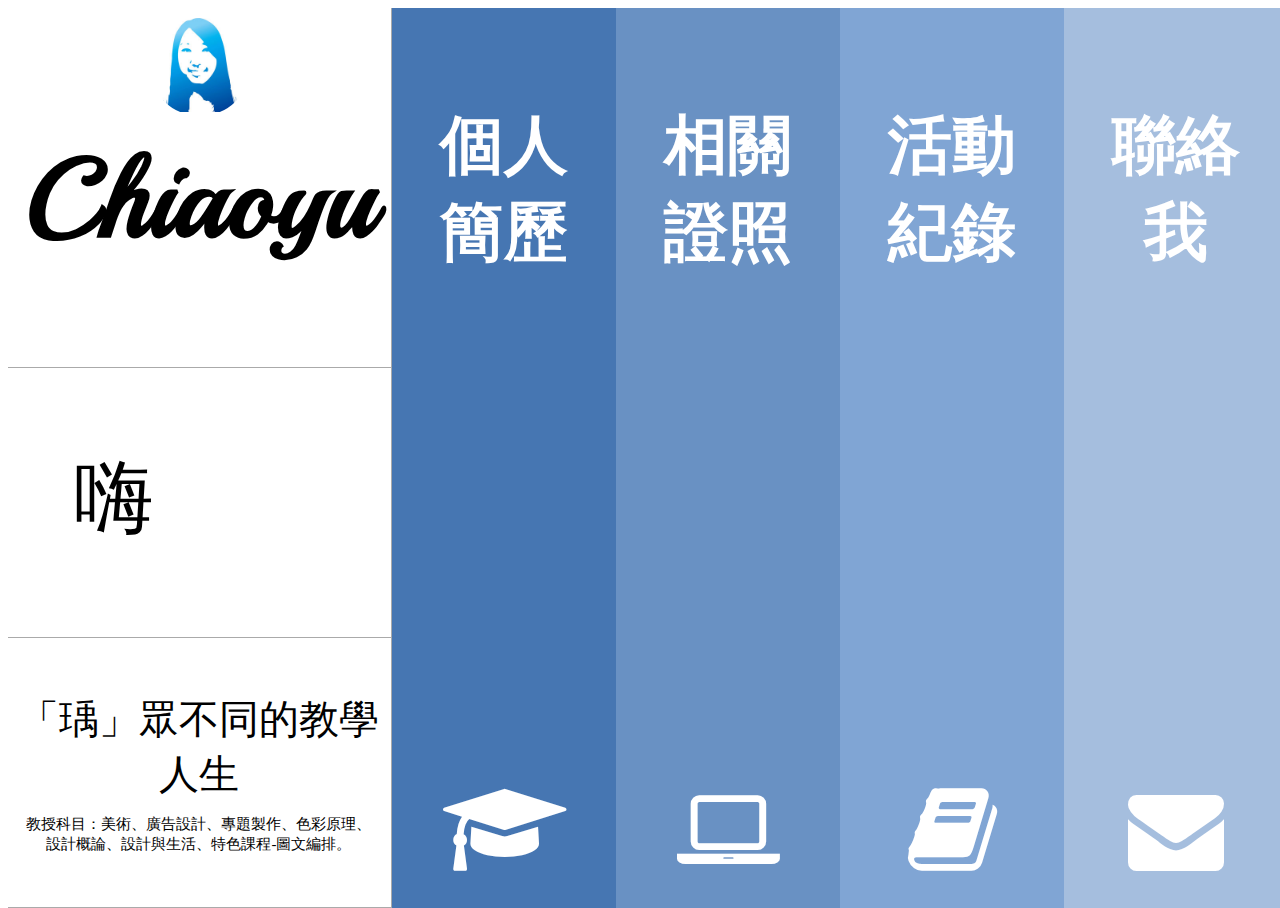
==== index.html @ 22aea5f7 "modify style" ====
<!DOCTYPE html>
<html lang="zh">
<head>
	<meta charset="UTF-8">
	<meta name="viewport" content="width=device-width,initial-scale=1.0,user-scalable=1">
	<title>I'm Lin Chiaoyu</title>
	<link href="assets/styles/reset.css" media="screen" rel="stylesheet" />
	<link href='//fonts.googleapis.com/css?family=Playball' rel='stylesheet' type='text/css'>
	<link href="//maxcdn.bootstrapcdn.com/font-awesome/4.3.0/css/font-awesome.min.css" rel="stylesheet">
	<link href="assets/styles/index.css" rel="stylesheet">
	<link href="assets/styles/rwd.css" rel="stylesheet" />
	<link href="assets/styles/chiaoyu.css" rel="stylesheet">
	<script src="https://ajax.googleapis.com/ajax/libs/jquery/1.11.2/jquery.min.js"></script>
	<script type="text/javascript" src="https://maps.google.com/maps/api/js?v=3&sensor=false"></script>
	<script src="assets/javascript/index.js"></script>

    <meta name="description" content="這是有關我的個人網路履歷表！歡迎來參觀選購。多謝。感恩。"/>
    <meta name="keywords" content="Lin Chiaoyu, Teacher, Designer">
    <meta property="og:title" content="I'm Lin Chiaoyu"/>
		<meta property="og:type" content="website"/>
    <meta property="og:url" content="https://qazwsx9006.github.io/chiaoyu"/>
    <meta property="og:image:type" content="image/jpeg" />
		<meta property="og:image:width" content="400" />
		<meta property="og:image:height" content="300" />
    <!-- <meta property="og:image" content="https://qazwsx9006.github.io/assets/images/for_fb.jpg"/>
    <meta property="og:image" content="https://qazwsx9006.github.io/assets/images/tmy_big.jpg"/> -->
    <meta property="og:description" content="這是有關我的個人網路履歷表！歡迎來參觀選購。多謝。感恩。"/>
    <meta property="og:site_name" content="I'm Lin Chiaoyu"/>
    <link rel="canonical" href="https://qazwsx9006.github.io/chiaoyu"/>

</head>
<body>
	<div class="my_info">
		<section class="info">
			<div class="avatar">
				<img src="assets/images/chiao_yu_a.jpg" style="width:100px;" alt="">
			</div>
			<h2>Chiaoyu</h2>
			<ul class="tech">
				<li>Teacher</li>
				<li>Desiginer</li>
			</ul>
		</section>
		<section class="say_something">
			<div>
				<span class="hi">嗨</span>
				<span class="msg say" data-msg="你好，我是喬瑀。喜歡畫畫、設計、欣賞美的事物。興趣是閱讀、騎單車、志工服務以及手工藝。" data-speed="100">
				</span>
			</div>
		</section>
		<section class="social">
			<div class="box">
				<span class="left_name">「瑀」眾不同的教學人生</span><br/>
				<span class="msg msg-class">教授科目：美術、廣告設計、專題製作、色彩原理、設計概論、設計與生活、特色課程-圖文編排。</span>
			</div>
		</section>
	</div>
	<div class="profile">
		<section class="content resume">
			<h3>個人簡歷</h3>
			<label class="close" for="resume_close"></label>
			<div></div>
			<ul class="menu">
				<li class="active">經歷</li>
				<li>技能</li>
			</ul>
			<div class="timeLineBox">
				<ul class="timeLine life back">
					<li class="top_pic"><i class="fa fa-university"></i></li>
					<li>
						<h4 data-msg="2003 ~ 2008"><!-- 學歷 - 台北市立松山高商 --></h4>
						<p>
							台北市立松山高商<br/>
							室內設計科
						</p>
					</li>

					<li>
						<h4 data-msg="2008 ~ 2013"><!-- 學歷 - 臺灣師範大學 --></h4>
						<p>
							臺灣師範大學<br/>
							圖文傳播學系
						</p>
					</li>

					<li>
						<h4 data-msg="2010"><!-- 企業實習 - 中央印刷廠 --></h4>
						<p>
							中央印製廠<br/>
							暑期實習
						</p>
					</li>

					<li>
						<h4 data-msg="2012"><!-- 企業實習 - 艾瑪思科技有限公司 --></h4>
						<p>
							艾瑪思印刷公司<br/>
							業務助理半年
						</p>
					</li>

					<li>
						<h4 data-msg="2014.8 ~ 2015.7"><!-- 教學經歷 - 台北市立松山高商 --></h4>
						<p>
							代理教師兼任導師<br/>
							導師班級為<br/>
							廣告設計科
							<!-- 教授科目：美術、廣告設計、設計概論、設計與生活。 -->
						</p>
					</li>

					<li>
						<h4 data-msg="2015.8 ~ 2016.7"><!-- 教學經歷 - 台北市立松山高商 --></h4>
						<p>
							代理專任教師。
							<!-- 教授科目：美術、專題製作、色彩原理、設計概論、設計與生活、特色課程-圖文編排。 -->
						</p>
					</li>

					<li>
						<h4 data-msg="continue"><!-- 未來 - future --></h4>
						<p>
							持續精進創作、學習中！<br/>
							Go!Fight!Win!
						</p>
					</li>
				</ul>
				<ul class="timeLine skillTree" data-show="false">
					<li class="top_pic"><i class="fa fa-diamond"></i></li>
					<li>
						<h4>影像合成處理</h4>
						<div class="circle" data-ratio="100">
							<span>
								<img src="./assets/images/ps_icon.jpg" alt="">
								<div class="rightbox">
									<div class="right">
										<div class="circleLine" style="border-color: #85b6e2;"></div>
									</div>
								</div>
								<div class="leftbox">
									<div class="left">
										<div class="circleLine" style="border-color: #85b6e2;"></div>
									</div>
								</div>
							</span>
						</div>
					</li>
					<li>
						<h4>平面排版製作</h4>
						<div class="circle" data-ratio="100">
							<span>
								<img src="./assets/images/id_icon.jpg" alt="">
								<div class="rightbox">
									<div class="right">
										<div class="circleLine" style="border-color: #e4459d;"></div>
									</div>
								</div>
								<div class="leftbox">
									<div class="left">
										<div class="circleLine" style="border-color: #e4459d;"></div>
									</div>
								</div>
							</span>
						</div>
					</li>
					<li>
						<h4>平面繪圖操作</h4>
						<div class="circle" data-ratio="100">
							<span>
								<img src="./assets/images/ai_icon.jpg" alt="">
								<div class="rightbox">
									<div class="right">
										<div class="circleLine" style="border-color: #fcb035;"></div>
									</div>
								</div>
								<div class="leftbox">
									<div class="left">
										<div class="circleLine" style="border-color: #fcb035;"></div>
									</div>
								</div>
							</span>
						</div>
					</li>
					<li>
						<h4>向量動畫製作</h4>
						<div class="circle" data-ratio="100">
							<span>
								<img src="./assets/images/fl_icon.jpg" alt="">
								<div class="rightbox">
									<div class="right">
										<div class="circleLine" style="border-color: #d61b18;"></div>
									</div>
								</div>
								<div class="leftbox">
									<div class="left">
										<div class="circleLine" style="border-color: #d61b18;"></div>
									</div>
								</div>
							</span>
						</div>
					</li>
					<li>
						<h4>網頁設計製作</h4>
						<div class="circle" data-ratio="100">
							<span>
								<img src="./assets/images/dw_icon.jpg" alt="">
								<div class="rightbox">
									<div class="right">
										<div class="circleLine" style="border-color: #8aed01;"></div>
									</div>
								</div>
								<div class="leftbox">
									<div class="left">
										<div class="circleLine" style="border-color: #8aed01;"></div>
									</div>
								</div>
							</span>
						</div>
					</li>
					<li>
						<h4>製圖繪圖軟體</h4>
						<div class="circle" data-ratio="100">
							<span>
								<img src="./assets/images/cad_icon.jpg" alt="">
								<div class="rightbox">
									<div class="right">
										<div class="circleLine" style="border-color: #d20402;"></div>
									</div>
								</div>
								<div class="leftbox">
									<div class="left">
										<div class="circleLine" style="border-color: #d20402;"></div>
									</div>
								</div>
							</span>
						</div>
					</li>
				</ul>
			</div>
		</section>
		<section class="content portfolio">
			<h3>相關證照</h3>
			<label class="close" for="resume_close"></label>
			<div></div>
			<ul class="filter">
				<li data-filter="all" class="active">全部</li>
				<li data-filter="web" class="webBtn">教師證書</li>
				<li data-filter="pic" class="picBtn">專業證照</li>
				<li data-filter="video" class="videoBtn">參展作品</li>
			</ul>
			<ul class="works">
				<li class="web">
					<div class="part2">
						<div class="photo">
							<a href="javascript:;">
								<img src="assets/images/web1.jpg" alt="">
							</a>
						</div>
						<h5>台中 本日製作社/只本屋</h5>
						<a href="web_avata.html" target="_blank" class="readMore">瞭解更多</a>
					</div>
				</li>

				<li class="pic">
					<div class="part2">
						<div class="photo">
							<a href="javascript:;">
								<img src="assets/images/maya4.jpg" alt="">
							</a>
						</div>
						<h5>高級中等學校 設計群 - 圖文傳播科</h5>
						<a href="assets/images/maya4.jpg" target="_blank" class="readMore">觀看大圖</a>
					</div>
				</li>

			</ul>
		</section>
		<section class="content share">
			<h3>活動紀錄</h3>
			<label class="close" for="resume_close"></label>
			<div></div>
			<p class="description">指導獲獎&行政活動紀錄。</p>
			<ul class="article">
				<li>
					<span></span>
					<a href="git_partA.html" target="_blank">
						<div class="photo">
							<img src="assets/images/git/git_a_0.png" alt="">
						</div>
						<h5>臺北市 103 學年度 中小學 班級網頁應用競賽</h5>
						<!-- <span>2015-01-31</span> -->
					</a>
				</li>
			</ul>
		</section>
		<section class="content contact">
			<h3>聯絡我</h3>
			<label class="close" for="resume_close"></label>
			<div></div>
			<ul>
				<li class="part1">
					<h5>我在臺北</h5>
					<div id="map-canvas"></div>
				</li>
				<li class="part2">
					<h5>聯絡我</h5>
					<div class="form">
						<input id="subject" type="text" placeholder="主旨">
						<input id="name" type="text" placeholder="姓名">
						<input id="email" type="text" placeholder="電子信箱">
						<textarea id="message" rows="10" placeholder="想說什麼？"></textarea>
						<input type="submit" class="submit" value="送出" id="submit">
					</div>
				</li>
			</ul>
		</section>
		<section id="flags">
			<div class="flag">
				<h3 data-eng="Resume">個人簡歷</h3>
				<i class="fa fa-graduation-cap"></i>
			</div>
			<div class="flag">
				<h3 data-eng="Portfolio">相關證照</h3>
				<i class="fa fa-laptop"></i>
			</div>
			<div class="flag">
				<h3 data-eng="Blog">活動紀錄</h3>
				<i class="fa fa-book"></i>
			</div>
			<div class="flag">
				<h3 data-eng="Contact">聯絡我</h3>
				<i class="fa fa-envelope"></i>
			</div>
		</section>
	</div>
	<script>
	$(function(){
		sayMsg();indexSlide();portfolio();rwd_index();mail_check();skillCircle();resumeRotate();
	})
	</script>
	<style>
	.circle img{
		position: absolute;
		top: 0;
		left: 0;
		width: 100%;
		height: 100%;
		border-radius: 50%;
	}
	.left_name{
		font-size: 2.5em;
	}
	</style>
</body>
</html>
---- assets/styles/index.css ----
html,body{
		width: 100%;
		height: 100%;
	}
	input.hidden{
		display: none;
	}
	.my_info{
		width: 30%;
		height: 100%;
		float: left;
		overflow-y:auto;
		overflow-x:hidden;
		position: relative;
		background: #fff;
	}
	.my_info section{
		height:30%;
		text-align: center;
		min-height: 200px;
		position: relative;
		border: 1px solid #aaa;
		border-width: 0 1px 1px 0;
		-webkit-box-sizing: border-box;
		-moz-box-sizing: border-box;
		-ms-box-sizing: border-box;
		-o-box-sizing: border-box;
		box-sizing: border-box;
	}
	.my_info section:first-child{
		height: 40%;
		min-height: 260px;
	}
	.my_info section:last-child{
		height:30%;
		min-height: 100px;
	}
	.my_info .avatar{
		display: inline-block;
		border-radius: 50%;
		overflow: hidden;
		margin-top: 10px;
		/*box-shadow: 0 0 5px rgba(200,200,200,.8);*/
	}
	.my_info h2{
		margin-top: 10px;
		font-size: 7rem;
		font-family: 'Playball', cursive;
	}
	.my_info .tech{
		margin-top: 15px;
		position: relative;
		font-size: 2rem;
	}
	.my_info .tech li{
		position: absolute;
		top: 0;
		left: 0;
		width: 100%;
		opacity: 0;
		-webkit-animation: Fade 12s linear infinite;
	}
	.my_info .tech li:nth-child(1){
		 -webkit-animation-delay: .5s
	}
	.my_info .tech li:nth-child(2){
		 -webkit-animation-delay: 4.5s
	}
	.my_info .tech li:nth-child(3){
		 -webkit-animation-delay: 8.5s
	}

	.my_info .say_something:before{
		content: '';
		display: inline-block;
		width: 0;
		margin-left: -5px;
		height: 100%;
		background: #000;
		vertical-align: middle;
	}
	.say_something div{
		display: inline-block;
		width: 80%;
		max-width: 250px;
		vertical-align: middle;
	}
	.my_info .hi{
		float: left;
		font-size: 5rem;
		margin:-8px 7px 0 0;
	}
	.my_info .msg{
		font-size: 15px;
		line-height: 20px;
	}

	.social:before{
		content: '';
		display: inline-block;
		width: 0;
		margin-left: -5px;
		height: 100%;
		background: #000;
		vertical-align: middle;
	}
	.social .box{
		display: inline-block;
		width: 95%;
	}
	.social a{
		margin-right: 5px;
		display: inline-block;
		vertical-align: middle;
		color: #fff;
		width: 40px;
		height: 40px;
		line-height: 40px;
		border-radius: 50%;
		font-size: 30px;
		text-decoration: none;
	}
	.fb-like{
		display: inline-block;
		vertical-align: bottom;
		overflow: hidden;
	}
	.social .fb_a{
		background: #4676b2;
	}
	.social .fb_a:hover{
		background: #719ac6;
	}
	.social .gh_a{
		background: #8594a5;
	}
	.social .gh_a:hover{
		background: #b5bfc6;
	}
	.social .google_a{
		background: #d8481d;
	}
	.social .google_a:hover{
		background: #d87b56;
	}

	@-webkit-keyframes Fade {
	  0% { opacity:0;}
	  5% {opacity:1;}
	  25% {opacity: 1;}
	  32% {opacity: 0;}
	  100% {opacity:0;}
	}

	.profile{
		width: 70%;
		height: 100%;
		float: left;
		position: relative;
	}
	.profile section{
		width: 100%;
		height: 100%;
		position: absolute;
		top: 0;
		left: 0;
		overflow-x:hidden;
		overflow-y:auto;
	}
	.profile .flag{
		height: 100%;
		width: 25%;
		float: left;
		cursor: pointer;
		background: #4676b2;
		position: relative;
	}
	.profile .flag:nth-child(2){
		background: #6991c3;
	}
	.profile .flag:nth-child(3){
		background: #80a5d4;
	}
	.profile .flag:nth-child(4){
		background: #a5bede;
	}
	.profile .content{
		padding: 10px;
		-webkit-box-sizing: border-box;
		-moz-box-sizing: border-box;
		-ms-box-sizing: border-box;
		-o-box-sizing: border-box;
		box-sizing: border-box;
		position: absolute;
		top: 0;
		left: -110%;
		z-index: -1;
		opacity: 0;
		transition: left .5s, opacity .5s;
	}
	.profile .content.show{
		left: 0;
		opacity: 1;
		z-index: 0;
		transition: left .5s, opacity .5s, z-index .1s .5s ;
	}
	.profile h3{
		text-align: center;
		color: #fff;
		font-size: 4rem;
		padding: 30px;
	}
	.profile .content h3{
		color: #fff;
		display: inline-block;
		background: #7a4b36;
		border-radius: 5px;
		font-size: 3rem;
		padding: 20px 10px;
		position: relative;
		overflow: hidden;
	}
	.profile .content h3:after{
		content: '';
		background: #492d20;
		margin-top: 0;
		opacity: 1;
		height: 5px;
		position: absolute;
		left: 0;
		bottom: 0;
	}
	.profile .content .close{
		width: 60px;
		height: 60px;
		display: inline-block;
		position: absolute;
		top: 15px;
		right: 15px;
		text-align: center;
		cursor: pointer;
	}
	.profile .content .close:after,.profile .content .close:before{
		content: '';
		display: inline-block;
		height: 100%;
		width: 2px;
		background: #000;
		-ms-transform: rotate(0deg);
		-webkit-transform: rotate(0deg);
		-moz-transform: rotate(0deg);
		-o-transform: rotate(0deg);
		transform: rotate(0deg);
		transition: .3s ;
	}
	.profile .content .close.open:before{
		-ms-transform: rotate(135deg);
		-webkit-transform: rotate(135deg);
		-moz-transform: rotate(135deg);
		-o-transform: rotate(135deg);
		transform: rotate(135deg);
	}
	.profile .content .close.open:after{
		-ms-transform: rotate(-135deg);
		-webkit-transform: rotate(-135deg);
		-moz-transform: rotate(-135deg);
		-o-transform: rotate(-135deg);
		transform: rotate(-135deg);
	}




	.resume .menu{
		text-align: center;
		padding: 10px 10px 0 10px;
		background: #d8cdbb;
		margin-bottom: 10px;
	}
	.resume .menu li:hover,.resume .menu .active{
		background: #e64a3b;
	}
	.resume .menu li{
		display: inline-block;
		font-size: 2rem;
		background: rgba(39, 36, 37, 0.3);
		padding: 8px 10px;
		border-radius: 5px;
		margin-right: 10px;
		margin-bottom: 10px;
		cursor: pointer;
		color: #fff;
		transition:.3s;
		position: relative;
	}
	.resume .menu li:first-child:before{
		content: "{";
		display: inline-block;
		color: #3f3f3f;
		position: absolute;
		top: 0;
		right: 120%;
		font-size: 4rem;
	}
	.resume .menu li:last-child:after{
		content: "}";
		display: inline-block;
		color: #3f3f3f;
		position: absolute;
		top: 0;
		left: 120%;
		font-size: 4rem;
	}
	.profile .timeLineBox{
		position: relative;
	}
	.profile .timeLine{
		width: 100%;
		margin: 0 auto;
		position: absolute;
		left: 0;
		top: 0;
		/*display: none;*/
		transition:.3s;
	    -webkit-perspective: 1500px;
	    -moz-perspective: 1500px;
	    -ms-perspective: 1500px;
	    -o-perspective: 1500px;
	    perspective: 1500px;
	}
	.profile .timeLine.skillTree{
		-webkit-transform: rotateY(90deg);
		-moz-transform: rotateY(90deg);
		-ms-transform: rotateY(90deg);
		-o-transform: rotateY(90deg);
		transform: rotateY(90deg);
	}
	.profile .timeLine.life{
		-webkit-transform: rotateY(0deg);
		-moz-transform: rotateY(0deg);
		-ms-transform: rotateY(0deg);
		-o-transform: rotateY(0deg);
		transform: rotateY(0deg);
	}
	.profile .timeLine.skillTree.rotateY{
		-webkit-transform: rotateY(0deg);
		-moz-transform: rotateY(0deg);
		-ms-transform: rotateY(0deg);
		-o-transform: rotateY(0deg);
		transform: rotateY(0deg);
	}
	.profile .timeLine.life.rotateY{
		-webkit-transform: rotateY(-90deg);
		-moz-transform: rotateY(-90deg);
		-ms-transform: rotateY(-90deg);
		-o-transform: rotateY(-90deg);
		transform: rotateY(-90deg);
	}
	.profile .timeLine:before{
		content: '';
		display: block;
		position: absolute;
		width: 10px;
		margin-left: -5px;
		height: 100%;
		background: #333;
		top: 70px;
		left: 50%;
	}
	.timeLine .top_pic{
		width: 60px;
		height: 60px;
		border-radius: 50%;
		background: #fff;
		border: 5px solid #333;
		text-align: center;
		color: #333;
		line-height: 60px;
		font-size: 25px;
		/*margin-left: -30px;*/
		margin: 0 auto;
		box-shadow: inset 0 0 0 5px #fff,inset 0 0 0 8px #333;
		cursor: pointer;
		transition:.3s;
	}
	.timeLine .top_pic:hover{
		border-color: #a25525;
		box-shadow: inset 0 0 0 5px #fff,inset 0 0 0 8px #e3a86b;
	}
	.timeLine li:nth-child(n+2){
		width: 43%;
		margin-top: 30px;
		margin-left: 4%;
		padding: 10px;
		-webkit-box-sizing: border-box;
		-moz-box-sizing: border-box;
		-ms-box-sizing: border-box;
		-o-box-sizing: border-box;
		box-sizing: border-box;
	}
	.timeLine li:nth-child(n+2):before{
		content: '';
		display: inline-block;
		width: 30px;
		height: 30px;
		background: #333;
		border-radius: 50%;
		position: absolute;
		left: 50%;
		margin-left: -15px;
		box-shadow: inset 0 0 0 5px #333,inset 0 0 0 10px #fff;
		transition:.3s;
		cursor: pointer;
	}
	.timeLine li:nth-child(n+2):hover:before{
		background: #bf5628;
		box-shadow: inset 0 0 0 5px #bf5628,inset 0 0 0 10px #fff;
		-ms-transform: scale(1.3);
		-webkit-transform: scale(1.3);
		-moz-transform: scale(1.3);
		-o-transform: scale(1.3);
		transform: scale(1.3);
	}
	.timeLine li:nth-child(2n+2) h4{
		margin-left: 47%;
		/*width: 60%;*/
		position: absolute;
		font-size: 3rem;
		margin-top: -10px;
		cursor: default;
	}
	.timeLine li:nth-child(2n+2) h4:after{
		content: attr(data-msg);
		position: absolute;
		left: 0;
		top: 110%;
		font-size: 2rem;
		color: #666;
	}
	.timeLine li:nth-child(2n+2) p{
		text-align: right;
		font-size: 16px;
		line-height: 20px;
		background: #9abfa6;
		padding: 10px;
		border-radius: 10px;
		font-weight: 900;
		color: #333;
		position: relative;
		cursor: default;
	}
	.timeLine li:nth-child(2n+2) p:before{
		content: '';
		display: inline-block;
		width: 0;
		height: 0;
		position: absolute;
		left: 100%;
		border:15px solid #9abfa6;
		border-width: 5px 0 25px 20px ;
		border-color: transparent transparent transparent #9abfa6;
	}

	.timeLine li:nth-child(2n+3){
		margin-left: 53%;
	}
	.timeLine li:nth-child(2n+3) h4{
		width: 47%;
		position: absolute;
		font-size: 3rem;
		margin-top: -10px;
		left: 0;
		text-align: right;
		cursor: default;
	}
	.timeLine li:nth-child(2n+3) h4:after{
		content: attr(data-msg);
		position: absolute;
		right: 0;
		top: 110%;
		font-size: 2rem;
		color: #666;
	}
	.timeLine li:nth-child(2n+3) p{
		background: #9abfa6;
		padding: 10px;
		border-radius: 10px;
		font-size: 16px;
		line-height: 20px;
		font-weight: 900;
		color: #333;
		position: relative;
		cursor: default;
	}
	.timeLine li:nth-child(2n+3) p:before{
		content: '';
		display: inline-block;
		width: 0;
		height: 0;
		position: absolute;
		right: 100%;
		border:15px solid #9abfa6;
		border-width: 5px 20px 25px 0;
		border-color: transparent #9abfa6 transparent transparent;
	}
	.skillTree .top_pic{
		margin-bottom: 70px;
	}
	.skillTree li:nth-child(2n+2) h4{
		margin-left: 47%;
		position: absolute;
		font-size: 4rem;
		margin-top: 0px;
	}
	.skillTree li:nth-child(2n+3) h4{
		font-size: 4rem;
	}
	.skillTree li:nth-child(2n+2) .circle{
		text-align: right;
	}
	.skillTree li:nth-child(n+2) .circle > span{
		display: inline-block;
		background: #36211c;
		width: 45%;
		padding-top:45%;
		border-radius: 50%;
		position: relative;
		-webkit-transform: translateY(-50%);
		-moz-transform: translateY(-50%);
		-ms-transform: translateY(-50%);
		-o-transform: translateY(-50%);
		transform: translateY(-50%);
		box-shadow: inset 0 0 0 8px #cbb2a8;
	}
	.skillTree li:nth-child(n+2) .circle span div{
		position: absolute;
		width: 50%;
		height: 100%;
		left: 0;
		top: 0;
		overflow: hidden;
	}
	.skillTree li:nth-child(2n+2) .circle span div div{

	}
	.skillTree li:nth-child(n+2) .circle span div.rightbox{
		left: 50%;
	}
	.skillTree li:nth-child(n+2) .circle span div div{
		width: 100%;
	    -ms-transform-origin: 0% 50%;
	    -webkit-transform-origin: 0% 50%;
	    -moz-transform-origin: 0% 50%;
	    -o-transform-origin: 0% 50%;
	    transform-origin: 0% 50%;
	    transition:2s linear;
	}
	.skillTree li:nth-child(n+2) .circle span div div.right{
	    -webkit-transform: rotate(-180deg);
	    -moz-transform: rotate(-180deg);
	    -ms-transform: rotate(-180deg);
	    -o-transform: rotate(-180deg);
	    transform: rotate(-180deg);
	}
	.skillTree li:nth-child(n+2) .circle span div div.left{
	    -ms-transform-origin: 100% 50%;
	    -webkit-transform-origin: 100% 50%;
	    -moz-transform-origin: 100% 50%;
	    -o-transform-origin: 100% 50%;
	    transform-origin: 100% 50%;
	    -webkit-transform: rotate(-180deg);
	    -moz-transform: rotate(-180deg);
	    -ms-transform: rotate(-180deg);
	    -o-transform: rotate(-180deg);
	    transform: rotate(-180deg);
	}
	.skillTree li:nth-child(n+2) .circle span div .circleLine{
		width: 200%;
		border:10px solid #e7573d;
		border-radius: 50%;
		-webkit-box-sizing: border-box;
		-moz-box-sizing: border-box;
		-ms-box-sizing: border-box;
		-o-box-sizing: border-box;
		box-sizing: border-box;
		position: absolute;
	}
	.skillTree li:nth-child(n+2) .circle span div.right .circleLine{
		left: -100%;
	}
	.skillTree li:nth-child(n+2) .circle span span{
		position: absolute;
		left: 50%;
		top: 50%;
		-webkit-transform:translate(-50%,-50%);
		-moz-transform:translate(-50%,-50%);
		-ms-transform:translate(-50%,-50%);
		-o-transform:translate(-50%,-50%);
		transform:translate(-50%,-50%);
		color: #fff;
		font-size: 2rem;
	}

	.portfolio .filter{
		text-align: center;
		padding: 10px 10px 0 10px;
		background: #d8cdbb;
	}
	.portfolio .filter li:hover,.portfolio .filter .active{
		background: #e64a3b;
	}
	.portfolio .filter li.picBtn:hover,.portfolio .filter .picBtn.active{
		background: #e6a382;
	}
	.portfolio .filter li.videoBtn:hover,.portfolio .filter .videoBtn.active{
		background: #91ccca;
	}
	.portfolio .filter li.webBtn:hover,.portfolio .filter .webBtn.active{
		background: #86e67d;
	}
	.portfolio .filter li{
		display: inline-block;
		font-size: 2rem;
		background: rgba(39, 36, 37, 0.3);
		padding: 8px 10px;
		border-radius: 5px;
		margin-right: 10px;
		margin-bottom: 10px;
		cursor: pointer;
		color: #fff;
		transition:.3s;
		position: relative;
	}
	.portfolio .filter li:first-child:before{
		content: "{";
		display: inline-block;
		color: #3f3f3f;
		position: absolute;
		top: 0;
		right: 120%;
		font-size: 4rem;
	}
	.portfolio .filter li:last-child:after{
		content: "}";
		display: inline-block;
		color: #3f3f3f;
		position: absolute;
		top: 0;
		left: 120%;
		font-size: 4rem;
	}
	.works{
		padding: 20px;
		/*text-align: justify;*/
	}
	/*.works:after {width: 100%; display: inline-block; content: "."; visibility: hidden}*/
	.works li{
		width: 250px;
		height: 300px;
		margin-bottom: 20px;
		display: inline-block;
		position: relative;
		cursor: pointer;
		overflow: hidden;
		transition:.3s;
		margin-right: 2%;
	}
	.works div{
		position: absolute;
		width: 100%;
		height: 100%;
		top: 0;
		left: 0;
	}
	.works .part2{
		text-align: center;
	}
	.works .part2 .photo{
		width: 100%;
		height: 0;
		padding-top: 100%;
		border-radius: 50%;
		/*border:5px solid #333;*/
		position: relative;
		/*background: #e64a3b;*/
		background: #e6d9d4;
		z-index: -1;
		transition:.3s;
		box-shadow:inset 0 0 0 5px #333;
	}
	.works .part2 .photo a{
		display: inline-block;
		position: absolute;
		top: 50%;
		left: 50%;
		border-radius: 50%;
		overflow: hidden;

		width: 85%;
		padding-top: 85%;
		border:3px solid #1f2a2c;
		margin-left: -109px;
		margin-top: -109px;
	}
	.works .part2 .photo a img{
		width: 100%;
		position: absolute;
		left: 0;
		top: 0;
	}
	.works .part2 h5{
		display: inline-block;
		color: #fff;
		width: 85%;
		padding: 10px 10px;
		margin-top: -100px;
		font-size: 2rem;
		font-weight: 900;
		background: #86ade6;
		border-radius: 10px 50% 10px 50% / 10px 90% 10px 90%;
		box-shadow: 6px 6px 8px #666;
		transition:.3s;
	}
	.works .part2 .readMore{
		display: inline-block;
		background: #c15e4c;
		color: #fff;
		text-decoration: none;
		padding: 5px;
		width: 60%;
		font-size: 2rem;
		margin-top: -8px;
		border-radius: 50% 10px 50% 10px / 90% 10px 90% 10px;
		opacity: 0;
		visibility: hidden;
  		transition:visibility 0s linear 0.5s,opacity 0.5s linear,background 0.5s linear,color 0.5s linear,border-radius 0.2s linear;
	}
	.works .part2 .readMore:hover{
		background: #c1a585;
		border-radius: 10px 50% 10px 50% / 10px 90% 10px 90%;
	}
	.works li:hover .readMore{
		opacity: 1;
		visibility: visible;
		transition-delay:0s;
	}
	.works li.pic:hover .part2 .photo{
		background: #e6916c;
	}
	.works li.video:hover .part2 .photo{
		background: #bbe6e2;
	}
	.works li.web:hover .part2 .photo{
		background: #bfe695;
	}
	.works li:hover .part2 h5{
		border-radius: 50% 10px 50% 10px / 90% 10px 90% 10px;
	}
	.works li.hide{
		-ms-transform: scale(0);
		-webkit-transform: scale(0);
		-moz-transform: scale(0);
		-o-transform: scale(0);
		transform: scale(0);
	}
	.works li.hide.none{
		width: 0;
		margin-bottom: 0;
		margin-right: 0;
	}


	.flag:hover h3,.flag:hover .fa{
		text-shadow:0 0 3px #fff;
	}
	.profile h3:after{
		display: block;
		content:attr(data-eng);
		color: #fff;
		font-size: 2rem;
		width: 100%;
		margin-top: -20px;
		opacity: 0;
		transition:.3s;
	}
	.flag:hover h3:after{
		text-shadow:0 0 3px #fff;
		margin-top: 10px;
		opacity: 1;
	}
	.flag .fa{
		position: absolute;
		width: 100%;
		bottom: 30px;
		text-align: center;
		font-size: 6rem;
		color: #fff;
	}
	.share .article{
		margin-top: 10px;
	}
	.share .article li{
		width: 30%;
		float: left;
		background:rgba(200,200,200,.3);
		border-radius: 5px;
		padding: 5px;
		-webkit-box-sizing: border-box;
		-moz-box-sizing: border-box;
		-ms-box-sizing: border-box;
		-o-box-sizing: border-box;
		box-sizing: border-box;
		text-align: center;
		box-shadow: 1px 1px 4px #999;
		margin: 0 2% 10px 0;
		transition:.5s;
	}
	.share .article li .photo{
		background: #489212;
		padding-top: 50%;
		overflow: hidden;
		position: relative;
		margin-bottom: 5px;
	}
	.share .article li a{
		text-decoration: none;
		display: block;
	}
	.share .article li > span{
		display: inline-block;
		width: 10%;
		padding-top: 10%;
		background: #fff;
		border-radius: 50%;
		box-shadow: inset 1px 1px 4px #999;
		margin-bottom: 5px;
	}
	.share .article li .photo img{
		position: absolute;
		top: 0;
		left: 0;
		bottom: 0;
		right:0;
		margin: auto;
		max-width:100%;
		/*max-height: 100%;*/
	}
	.share .article li h5{
		text-align: left;
		font-size: 2rem;
		font-weight: 900;
		color: #352d24;
	}
	.share .article li a span{
		display: block;
		text-align: right;
		margin: 5px 0;
		color: #999288;
	}
	.contact ul{
		background: #957498;
		margin-top: 10px;
	}
	.contact ul li{
		width: 50%;
		float: left;
		padding: 5px;
		-webkit-box-sizing: border-box;
		-moz-box-sizing: border-box;
		-ms-box-sizing: border-box;
		-o-box-sizing: border-box;
		box-sizing: border-box;
	}
	.contact ul h5{
		font-size: 3rem;
		background: #508d43;
		display: inline-block;
		padding: 5px 10px;
		color: #fff;
		position: relative;
		margin-bottom: 10px;
		border-radius: 3px;
	}
	.contact ul h5:before{
		content: '';
		display: inline-block;
		border:10px solid #123;
		position: absolute;
		top: 100%;
		left: 2px;
		border-color: #274620 #274620 transparent transparent;
	}

	#map-canvas{
		width:100%;
		height: 350px;
		border: 3px solid #fff;
		border-radius: 5px;
		box-shadow: 1px 1px 4px #666;
		-webkit-box-sizing: border-box;
		-moz-box-sizing: border-box;
		-ms-box-sizing: border-box;
		-o-box-sizing: border-box;
		box-sizing: border-box;
		margin-top: 10px;
	}
	.contact .form input,.contact .form textarea{
		width: 80%;
		padding: 10px 5px;
		margin-top: 10px;
		border-radius:5px;
		border:1px solid #ccc;
		transition:.3s;
		font-weight: 900;
	}
	.contact .form input:focus,.contact .form textarea:focus{
		border-color: #5a9c4a;
		box-shadow: 0 0 4px #5a9c4a;
	}
	.contact .form input.err,.contact .form textarea.err{
		border-color: #a72a22;
		box-shadow: 0 0 4px #a72a22;
	}
	.contact .form #submit{
		width: 80%;
		max-width: 150px;
		cursor: pointer;
		background: #cecece;
		color: #666;
		font-size: 15px;
	}
	.contact .form #submit.submit:hover{
		background: #437637;
		color: #fff;
	}
	.contact .form #submit:focus{
		border:none;
	}



/*blog*/
.blog{
	width: 70%;
	height: 100%;
	float: left;
	position: relative;
	padding: 20px;
	-webkit-box-sizing: border-box;
	-moz-box-sizing: border-box;
	-ms-box-sizing: border-box;
	-o-box-sizing: border-box;
	box-sizing: border-box;
	overflow-y:auto;
}
.blog h3{
	color: #fff;
	display: inline-block;
	background: #7a4b36;
	border-radius: 5px;
	font-size: 3rem;
	padding: 20px 10px;
	overflow: hidden;
	position: relative;
	margin-bottom: 10px;
}
.blog h3:after{
	content: '';
	background: #492d20;
	margin-top: 0;
	opacity: 1;
	height: 5px;
	width: 100%;
	position: absolute;
	left: 0;
	bottom: 0;
}
.blog h4{
	font-size: 4rem;
	font-weight: 900;
	margin-bottom: 6px;
}
.blog .articleInfo li{
	display: inline-block;
	margin-right: 10px;
	font-size: 2rem;
	color:#777;
}
.blog section p{
	font-size: 2rem;
	color: #333;
	line-height: 35px;

}
.blog section .blog_pics{
	width: 80%;
	margin: 20px auto;
	border: 10px solid #fff;
	border-radius: 10px;
	box-shadow: 2px 2px 6px #666;
}
.blog section .blog_pics img{
	width: 100%;
}
.blog section .blog_pics.groups{
	width: 35%;
	transition:.3s;
}
.blog section .blog_pics.groups:hover{
	width: 100%;
}
.blog iframe{
	display: block;
	margin:15px auto;
}

.blog .close{
	width: 60px;
	height: 60px;
	display: inline-block;
	position: absolute;
	top: 15px;
	right: 15px;
	text-align: center;
	cursor: pointer;
}
.blog .close:after,.blog .close:before{
	content: '';
	display: inline-block;
	height: 100%;
	width: 2px;
	background: #000;
	-ms-transform: rotate(45deg);
	-webkit-transform: rotate(45deg);
	-moz-transform: rotate(45deg);
	-o-transform: rotate(45deg);
	transform: rotate(45deg);
}
.blog .close:before{
	content: '';
	display: inline-block;
	height: 100%;
	width: 2px;
	background: #000;
	-ms-transform: rotate(-45deg);
	-webkit-transform: rotate(-45deg);
	-moz-transform: rotate(-45deg);
	-o-transform: rotate(-45deg);
	transform: rotate(-45deg);
}
/**/


/*share*/
.share .description{
	text-align: center;
	padding: 10px;
	background: #d8cdbb;
	font-size: 2rem;
}
/**/
---- assets/styles/chiaoyu.css ----
.timeLine li h4{
	width: 60%;
}
.timeLine li:nth-child(2n+2) h4:after{
	left: 10px;
	top: 20px;
}
.timeLine li:nth-child(2n+3) h4:after{
	right: 10px;
	top: 20px;
}
.timeLine li:nth-child(2n+2) p:before{
	border-width: 10px 20px;
  border-color: transparent transparent transparent #cfe0f5;
}
.timeLine li:nth-child(2n+3) p:before{
	border-width: 10px 20px;
  border-color: transparent #cfe0f5 transparent transparent;
}
.timeLine li:nth-child(2n+2) p{
	padding: 10px 5px;
  background: #cfe0f5;
}
.timeLine li:nth-child(2n+3) p{
	padding: 10px 5px;
  background: #cfe0f5;
}
.skillTree li:nth-child(2n+2) h4{
  font-size: 2.5rem;
}
.skillTree li:nth-child(2n+3) h4{
  font-size: 2.5rem;
}

.resume .menu li:hover, .resume .menu .active{
  background: #4676b2;
}

.resume .menu{
  background: #ccdbf1;
}
.profile .content h3{
  background: #337ab7;
}
.profile .content h3:after{
  background: #2e6da4;
}
.msg-class{
  margin-top: 12px;
  display: inline-block;
  width: 95%;
}
.social .box{
  vertical-align: middle;
}
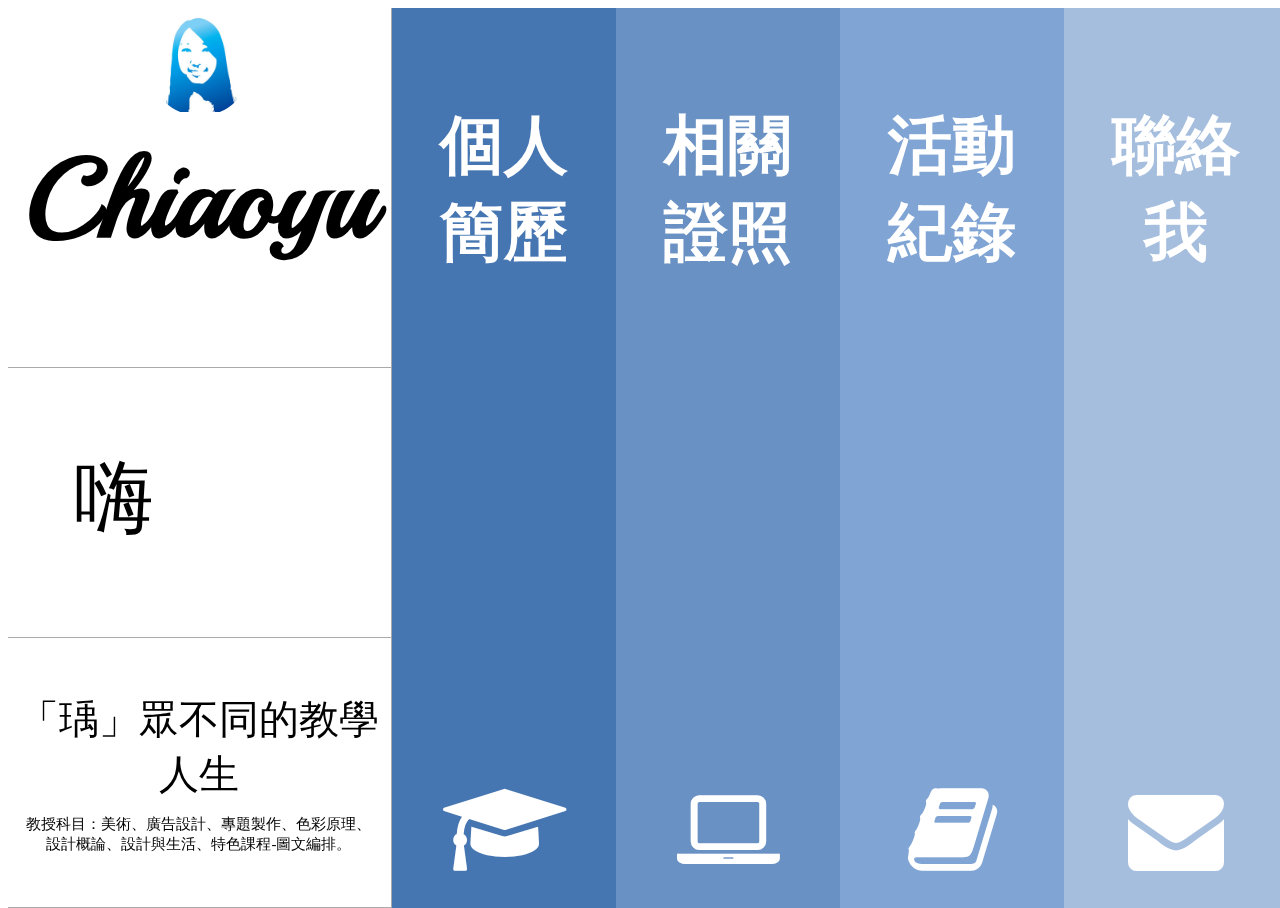
==== commit 0872ffe5: "modify style" ====
--- a/index.html
+++ b/index.html
@@ -244,12 +244,12 @@
 			<div></div>
 			<ul class="filter">
 				<li data-filter="all" class="active">全部</li>
-				<li data-filter="web" class="webBtn">教師證書</li>
+				<!-- <li data-filter="web" class="webBtn">教師證書</li> -->
 				<li data-filter="pic" class="picBtn">專業證照</li>
 				<li data-filter="video" class="videoBtn">參展作品</li>
 			</ul>
 			<ul class="works">
-				<li class="web">
+				<li class="pic">
 					<div class="part2">
 						<div class="photo">
 							<a href="javascript:;">
@@ -261,7 +261,7 @@
 					</div>
 				</li>
 
-				<li class="pic">
+				<li class="video">
 					<div class="part2">
 						<div class="photo">
 							<a href="javascript:;">
@@ -276,10 +276,10 @@
 			</ul>
 		</section>
 		<section class="content share">
-			<h3>活動紀錄</h3>
-			<label class="close" for="resume_close"></label>
-			<div></div>
-			<p class="description">指導獲獎&行政活動紀錄。</p>
+			<h3>指導獲獎</h3>
+			<label class="close" for="resume_close"></label>
+			<div></div>
+			<p class="description">指導獲獎</p>
 			<ul class="article">
 				<li>
 					<span></span>
@@ -293,8 +293,24 @@
 				</li>
 			</ul>
 		</section>
-		<section class="content contact">
-			<h3>聯絡我</h3>
+		<section class="content share"><!-- contact -->
+			<h3>活動紀錄</h3>
+			<label class="close" for="resume_close"></label>
+			<div></div>
+			<p class="description">活動紀錄</p>
+			<ul class="article">
+				<li>
+					<span></span>
+					<a href="git_partA.html" target="_blank">
+						<div class="photo">
+							<img src="assets/images/git/git_a_0.png" alt="">
+						</div>
+						<h5>臺北市 103 學年度 中小學 班級網頁應用競賽</h5>
+						<!-- <span>2015-01-31</span> -->
+					</a>
+				</li>
+			</ul>
+			<!-- <h3>聯絡我</h3>
 			<label class="close" for="resume_close"></label>
 			<div></div>
 			<ul>
@@ -312,7 +328,7 @@
 						<input type="submit" class="submit" value="送出" id="submit">
 					</div>
 				</li>
-			</ul>
+			</ul> -->
 		</section>
 		<section id="flags">
 			<div class="flag">
--- a/assets/styles/chiaoyu.css
+++ b/assets/styles/chiaoyu.css
@@ -52,4 +52,14 @@
 }
 .social .box{
   vertical-align: middle;
+}
+.portfolio .filter{
+  background: #ccdbf1;
+}
+
+.portfolio .filter li:hover, .portfolio .filter .active{
+  background: #4676b2;
+}
+.share .description{
+  background: #ccdbf1;
 }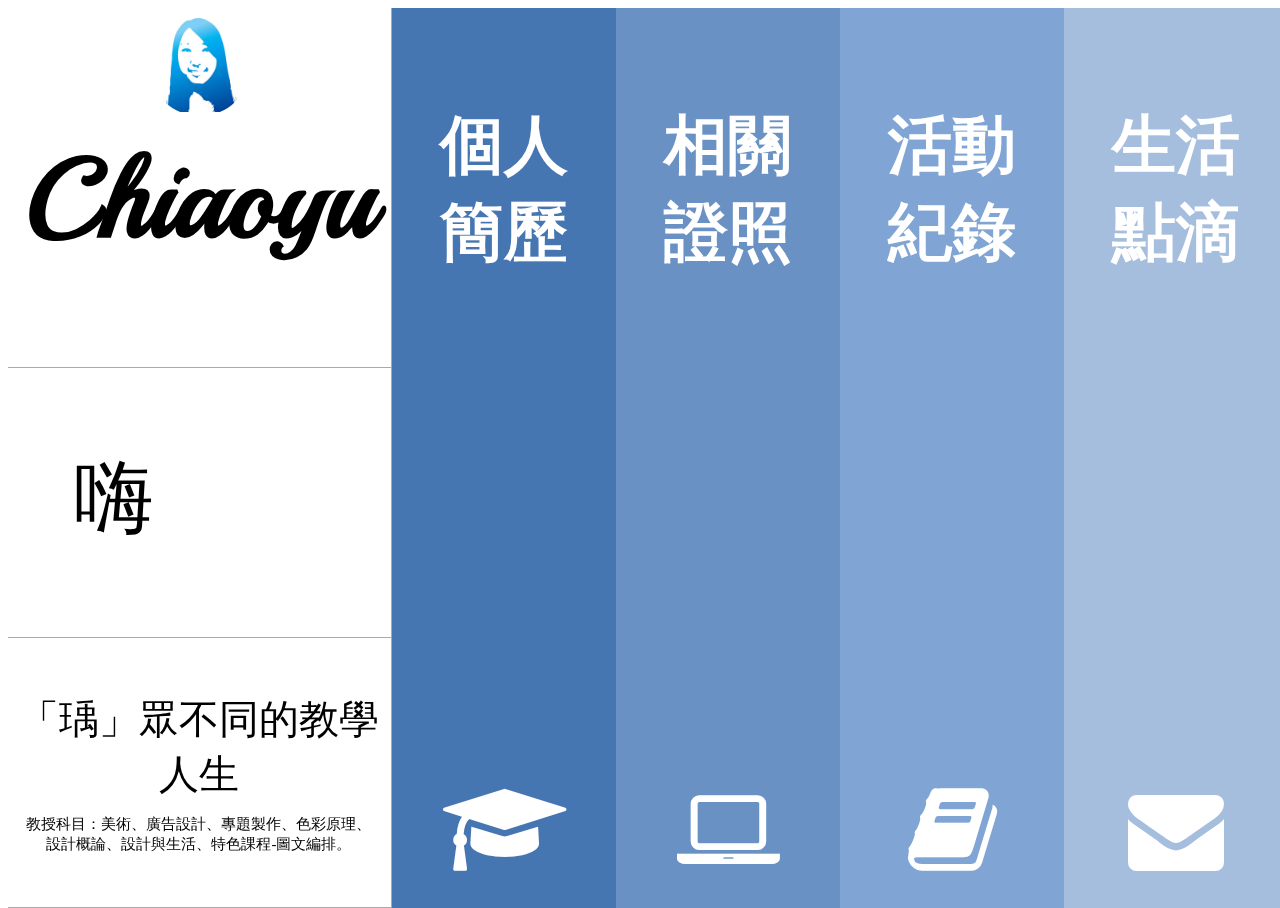
==== commit c47e4852: "part 1" ====
--- a/index.html
+++ b/index.html
@@ -246,66 +246,303 @@
 				<li data-filter="all" class="active">全部</li>
 				<!-- <li data-filter="web" class="webBtn">教師證書</li> -->
 				<li data-filter="pic" class="picBtn">專業證照</li>
-				<li data-filter="video" class="videoBtn">參展作品</li>
+				<li data-filter="video" class="videoBtn">獲獎證書</li>
 			</ul>
 			<ul class="works">
-				<li class="pic">
-					<div class="part2">
-						<div class="photo">
-							<a href="javascript:;">
-								<img src="assets/images/web1.jpg" alt="">
-							</a>
-						</div>
-						<h5>台中 本日製作社/只本屋</h5>
-						<a href="web_avata.html" target="_blank" class="readMore">瞭解更多</a>
-					</div>
-				</li>
-
-				<li class="video">
-					<div class="part2">
-						<div class="photo">
-							<a href="javascript:;">
-								<img src="assets/images/maya4.jpg" alt="">
-							</a>
-						</div>
-						<h5>高級中等學校 設計群 - 圖文傳播科</h5>
-						<a href="assets/images/maya4.jpg" target="_blank" class="readMore">觀看大圖</a>
-					</div>
-				</li>
+        <li class="pic">
+          <div class="part2">
+            <div class="photo">
+              <a href="javascript:;">
+                <img src="assets/images/chiaoyu/award/大學畢業證書.jpg" alt="">
+              </a>
+            </div>
+            <h5>台灣師範大學畢業證書</h5>
+            <a href="assets/images/chiaoyu/award/大學畢業證書.jpg" target="_blank" class="readMore">觀看大圖</a>
+          </div>
+        </li>
+        <li class="pic">
+          <div class="part2">
+            <div class="photo">
+              <a href="javascript:;">
+                <img src="assets/images/chiaoyu/award/乙級技術士證照.jpg" alt="">
+              </a>
+            </div>
+            <h5>印前製程乙級技術士證照</h5>
+            <a href="assets/images/chiaoyu/award/乙級技術士證照.jpg" target="_blank" class="readMore">觀看大圖</a>
+          </div>
+        </li>
+
+        <li class="video">
+          <div class="part2">
+            <div class="photo">
+              <a href="javascript:;">
+                <img src="assets/images/chiaoyu/award/0329臺北市青少年發展處感謝狀.jpg" alt="">
+              </a>
+            </div>
+            <h5>0329臺北市青少年發展處感謝狀</h5>
+            <a href="assets/images/chiaoyu/award/0329臺北市青少年發展處感謝狀.jpg" target="_blank" class="readMore">觀看大圖</a>
+          </div>
+        </li>
+        <li class="video">
+          <div class="part2">
+            <div class="photo">
+              <a href="javascript:;">
+                <img src="assets/images/chiaoyu/award/103-1推動班級閱讀表現優異.jpg" alt="">
+              </a>
+            </div>
+            <h5>103-1推動班級閱讀表現優異</h5>
+            <a href="assets/images/chiaoyu/award/103-1推動班級閱讀表現優異.jpg" target="_blank" class="readMore">觀看大圖</a>
+          </div>
+        </li>
+        <li class="video">
+          <div class="part2">
+            <div class="photo">
+              <a href="javascript:;">
+                <img src="assets/images/chiaoyu/award/103-1推動班級閱讀表現優異12月.jpg" alt="">
+              </a>
+            </div>
+            <h5>103-1推動班級閱讀表現優異12月</h5>
+            <a href="assets/images/chiaoyu/award/103-1推動班級閱讀表現優異12月.jpg" target="_blank" class="readMore">觀看大圖</a>
+          </div>
+        </li>
+        <li class="video">
+          <div class="part2">
+            <div class="photo">
+              <a href="javascript:;">
+                <img src="assets/images/chiaoyu/award/103-1三魚網全校投稿第一名指導老師.jpg" alt="">
+              </a>
+            </div>
+            <h5>103-1三魚網全校投稿第一名指導老師</h5>
+            <a href="assets/images/chiaoyu/award/103-1三魚網全校投稿第一名指導老師.jpg" target="_blank" class="readMore">觀看大圖</a>
+          </div>
+        </li>
+        <li class="video">
+          <div class="part2">
+            <div class="photo">
+              <a href="javascript:;">
+                <img src="assets/images/chiaoyu/award/103-2班級讀書會活動報告撰寫_第一名.jpg" alt="">
+              </a>
+            </div>
+            <h5>103-2班級讀書會活動報告撰寫_第一名</h5>
+            <a href="assets/images/chiaoyu/award/103-2班級讀書會活動報告撰寫_第一名.jpg" target="_blank" class="readMore">觀看大圖</a>
+          </div>
+        </li>
+        <li class="video">
+          <div class="part2">
+            <div class="photo">
+              <a href="javascript:;">
+                <img src="assets/images/chiaoyu/award/103年指導網頁競賽佳作.jpg" alt="">
+              </a>
+            </div>
+            <h5>103年指導網頁競賽佳作</h5>
+            <a href="assets/images/chiaoyu/award/103年指導網頁競賽佳作.jpg" target="_blank" class="readMore">觀看大圖</a>
+          </div>
+        </li>
+        <li class="video">
+          <div class="part2">
+            <div class="photo">
+              <a href="javascript:;">
+                <img src="assets/images/chiaoyu/award/103指導三魚網投稿第一名.jpg" alt="">
+              </a>
+            </div>
+            <h5>103指導三魚網投稿第一名</h5>
+            <a href="assets/images/chiaoyu/award/103指導三魚網投稿第一名.jpg" target="_blank" class="readMore">觀看大圖</a>
+          </div>
+        </li>
+        <li class="video">
+          <div class="part2">
+            <div class="photo">
+              <a href="javascript:;">
+                <img src="assets/images/chiaoyu/award/103指導班級網頁競賽佳作.jpg" alt="">
+              </a>
+            </div>
+            <h5>103指導班級網頁競賽佳作</h5>
+            <a href="assets/images/chiaoyu/award/103指導班級網頁競賽佳作.jpg" target="_blank" class="readMore">觀看大圖</a>
+          </div>
+        </li>
+        <li class="video">
+          <div class="part2">
+            <div class="photo">
+              <a href="javascript:;">
+                <img src="assets/images/chiaoyu/award/104年度高職學生人文閱讀活動閱讀推手獎.jpg" alt="">
+              </a>
+            </div>
+            <h5>104年度高職學生人文閱讀活動閱讀推手獎</h5>
+            <a href="assets/images/chiaoyu/award/104年度高職學生人文閱讀活動閱讀推手獎.jpg" target="_blank" class="readMore">觀看大圖</a>
+          </div>
+        </li>
+        <li class="video">
+          <div class="part2">
+            <div class="photo">
+              <a href="javascript:;">
+                <img src="assets/images/chiaoyu/award/105年設計群創意組_談情說愛_複賽優勝.jpg" alt="">
+              </a>
+            </div>
+            <h5>105年設計群創意組_談情說愛_複賽優勝</h5>
+            <a href="assets/images/chiaoyu/award/105年設計群創意組_談情說愛_複賽優勝.jpg" target="_blank" class="readMore">觀看大圖</a>
+          </div>
+        </li>
+        <li class="video">
+          <div class="part2">
+            <div class="photo">
+              <a href="javascript:;">
+                <img src="assets/images/chiaoyu/award/105年設計群專題組_南島風華_立體造型類佳作.jpg" alt="">
+              </a>
+            </div>
+            <h5>105年設計群專題組_南島風華_立體造型類佳作</h5>
+            <a href="assets/images/chiaoyu/award/105年設計群專題組_南島風華_立體造型類佳作.jpg" target="_blank" class="readMore">觀看大圖</a>
+          </div>
+        </li>
+        <li class="video">
+          <div class="part2">
+            <div class="photo">
+              <a href="javascript:;">
+                <img src="assets/images/chiaoyu/award/105年專題暨創意製作競賽-指導證明書.jpg" alt="">
+              </a>
+            </div>
+            <h5>105年專題暨創意製作競賽-指導證明書</h5>
+            <a href="assets/images/chiaoyu/award/105年專題暨創意製作競賽-指導證明書.jpg" target="_blank" class="readMore">觀看大圖</a>
+          </div>
+        </li>
+        <li class="video">
+          <div class="part2">
+            <div class="photo">
+              <a href="javascript:;">
+                <img src="assets/images/chiaoyu/award/img296.jpg" alt="">
+              </a>
+            </div>
+            <h5>103年度職業學校數位畫教學檔案製作競賽</h5>
+            <a href="assets/images/chiaoyu/award/img296.jpg" target="_blank" class="readMore">觀看大圖</a>
+          </div>
+        </li>
+        <li class="video">
+          <div class="part2">
+            <div class="photo">
+              <a href="javascript:;">
+                <img src="assets/images/chiaoyu/award/img297.jpg" alt="">
+              </a>
+            </div>
+            <h5>103年度職業學校數位畫教學檔案製作競賽 評語</h5>
+            <a href="assets/images/chiaoyu/award/img297.jpg" target="_blank" class="readMore">觀看大圖</a>
+          </div>
+        </li>
+        <li class="video">
+          <div class="part2">
+            <div class="photo">
+              <a href="javascript:;">
+                <img src="assets/images/chiaoyu/award/嘉獎_103學年度高一專一學生調查.jpg" alt="">
+              </a>
+            </div>
+            <h5>嘉獎_103學年度高一專一學生調查</h5>
+            <a href="assets/images/chiaoyu/award/嘉獎_103學年度高一專一學生調查.jpg" target="_blank" class="readMore">觀看大圖</a>
+          </div>
+        </li>
+        <li class="video">
+          <div class="part2">
+            <div class="photo">
+              <a href="javascript:;">
+                <img src="assets/images/chiaoyu/award/嘉獎_103學年度中小學班往應用競賽.jpg" alt="">
+              </a>
+            </div>
+            <h5>嘉獎_103學年度中小學班往應用競賽</h5>
+            <a href="assets/images/chiaoyu/award/嘉獎_103學年度中小學班往應用競賽.jpg" target="_blank" class="readMore">觀看大圖</a>
+          </div>
+        </li>
+        <li class="video">
+          <div class="part2">
+            <div class="photo">
+              <a href="javascript:;">
+                <img src="assets/images/chiaoyu/award/臺北市第13屆中小學專題式網頁競賽_佳作.jpg" alt="">
+              </a>
+            </div>
+            <h5>臺北市第13屆中小學專題式網頁競賽_佳作</h5>
+            <a href="assets/images/chiaoyu/award/臺北市第13屆中小學專題式網頁競賽_佳作.jpg" target="_blank" class="readMore">觀看大圖</a>
+          </div>
+        </li>
 
 			</ul>
 		</section>
 		<section class="content share">
-			<h3>指導獲獎</h3>
+			<h3>活動紀錄</h3>
 			<label class="close" for="resume_close"></label>
 			<div></div>
-			<p class="description">指導獲獎</p>
+			<p class="description">校園活動紀錄</p>
 			<ul class="article">
 				<li>
 					<span></span>
-					<a href="git_partA.html" target="_blank">
+					<a href="class_113.html" target="_blank">
 						<div class="photo">
-							<img src="assets/images/git/git_a_0.png" alt="">
-						</div>
-						<h5>臺北市 103 學年度 中小學 班級網頁應用競賽</h5>
+							<img src="assets/images/chiaoyu/award/class/IMG_6686.jpg" alt="" style="top: 65px;">
+						</div>
+						<h5>導師班級113</h5>
 						<!-- <span>2015-01-31</span> -->
 					</a>
 				</li>
+				<li>
+					<span></span>
+					<a href="3d.html" target="_blank">
+						<div class="photo">
+							<img src="assets/images/chiaoyu/photo/3d/IMG_3749.jpg" alt="">
+						</div>
+						<h5>3D 列印</h5>
+						<!-- <span>2015-01-31</span> -->
+					</a>
+				</li>
+				<li>
+					<span></span>
+					<a href="special.html" target="_blank">
+						<div class="photo">
+							<img src="assets/images/chiaoyu/photo/special/IMG_3841.jpg" alt="">
+						</div>
+						<h5>特色課程</h5>
+						<!-- <span>2015-01-31</span> -->
+					</a>
+				</li>
+				<li>
+					<span></span>
+					<a href="junior.html" target="_blank">
+						<div class="photo">
+							<img src="assets/images/chiaoyu/photo/junior/IMG_7679.jpg" alt="">
+						</div>
+						<h5>國中技藝班</h5>
+						<!-- <span>2015-01-31</span> -->
+					</a>
+				</li>
+				<li>
+					<span></span>
+					<a href="project.html" target="_blank">
+						<div class="photo">
+							<img src="assets/images/chiaoyu/photo/project/IMG_4070.jpg" alt="">
+						</div>
+						<h5>專題製作</h5>
+						<!-- <span>2015-01-31</span> -->
+					</a>
+				</li>
 			</ul>
 		</section>
 		<section class="content share"><!-- contact -->
-			<h3>活動紀錄</h3>
+			<h3>生活點滴</h3>
 			<label class="close" for="resume_close"></label>
 			<div></div>
-			<p class="description">活動紀錄</p>
+			<p class="description">生活點滴</p>
 			<ul class="article">
 				<li>
 					<span></span>
-					<a href="git_partA.html" target="_blank">
+					<a href="zine.html" target="_blank">
 						<div class="photo">
-							<img src="assets/images/git/git_a_0.png" alt="">
-						</div>
-						<h5>臺北市 103 學年度 中小學 班級網頁應用競賽</h5>
+							<img src="assets/images/chiaoyu/photo/近期參展/IMG_3353.jpg" alt="">
+						</div>
+						<h5>參展(紙藝創作)</h5>
+						<!-- <span>2015-01-31</span> -->
+					</a>
+				</li>
+				<li>
+					<span></span>
+					<a href="do.html" target="_blank">
+						<div class="photo">
+							<img src="assets/images/chiaoyu/photo/do/IMG_0420.jpg" alt="">
+						</div>
+						<h5>其他紀錄</h5>
 						<!-- <span>2015-01-31</span> -->
 					</a>
 				</li>
@@ -336,7 +573,7 @@
 				<i class="fa fa-graduation-cap"></i>
 			</div>
 			<div class="flag">
-				<h3 data-eng="Portfolio">相關證照</h3>
+				<h3 data-eng="Licenses">相關證照</h3>
 				<i class="fa fa-laptop"></i>
 			</div>
 			<div class="flag">
@@ -344,7 +581,7 @@
 				<i class="fa fa-book"></i>
 			</div>
 			<div class="flag">
-				<h3 data-eng="Contact">聯絡我</h3>
+				<h3 data-eng="Award">生活點滴</h3>
 				<i class="fa fa-envelope"></i>
 			</div>
 		</section>
--- a/assets/styles/chiaoyu.css
+++ b/assets/styles/chiaoyu.css
@@ -62,4 +62,15 @@
 }
 .share .description{
   background: #ccdbf1;
+}
+
+.works .part2 h5, .works li:hover .part2 h5{
+  border-radius: 10px;
+}
+
+.blog h3{
+  background: #337ab7;
+}
+.blog h3:after{
+  background: #2e6da4;
 }